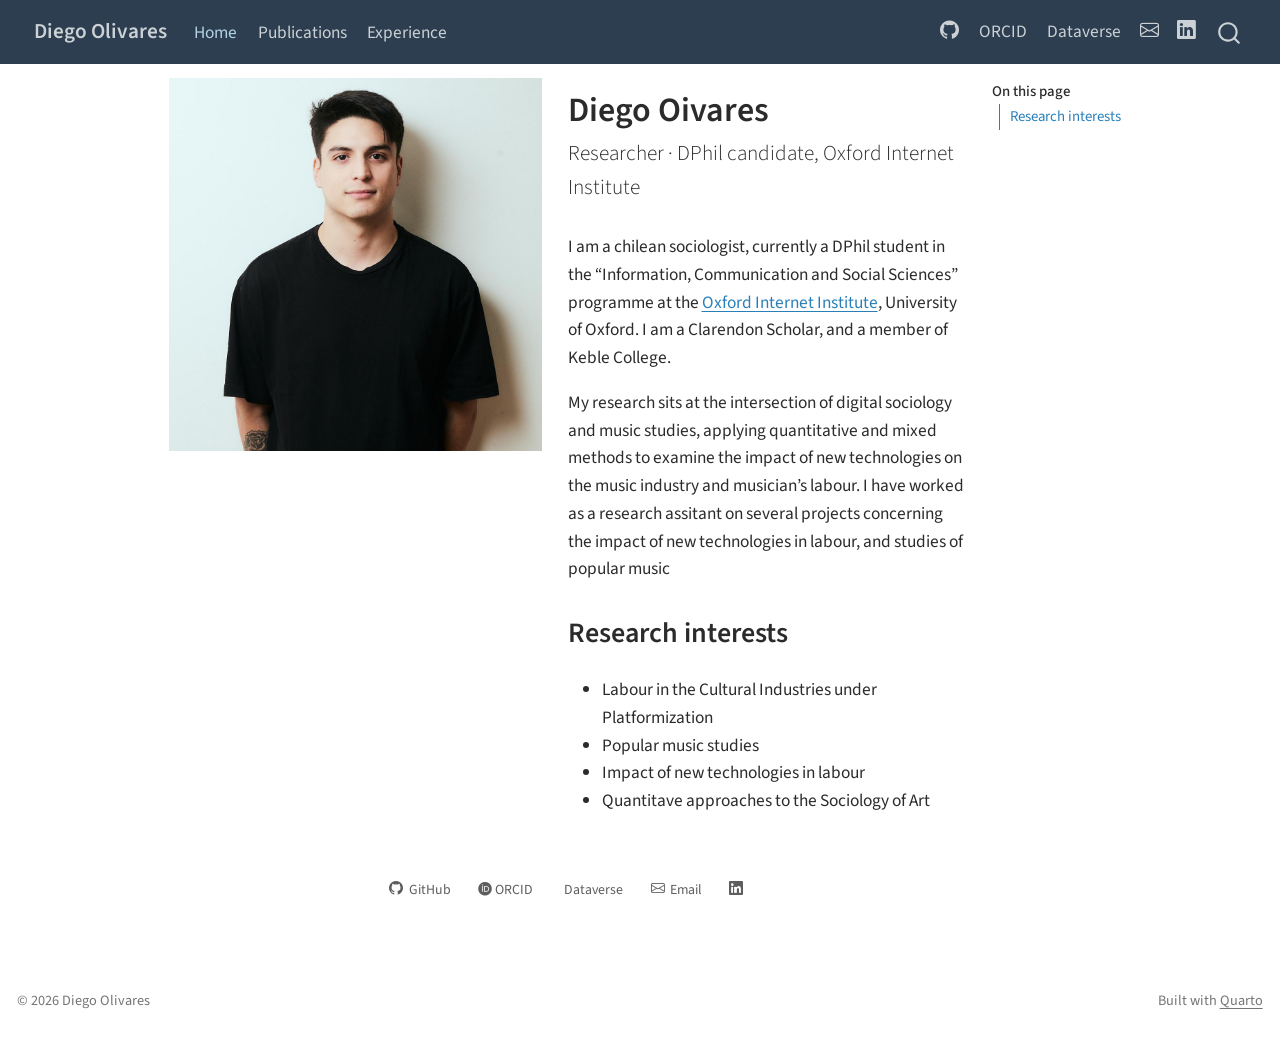
==== index.html @ cd72e965 "Built site for gh-pages" ====
<!DOCTYPE html>
<html xmlns="http://www.w3.org/1999/xhtml" lang="en" xml:lang="en"><head>

<meta charset="utf-8">
<meta name="generator" content="quarto-1.8.25">

<meta name="viewport" content="width=device-width, initial-scale=1.0, user-scalable=yes">


<title>Diego Oivares – Diego Olivares</title>
<style>
code{white-space: pre-wrap;}
span.smallcaps{font-variant: small-caps;}
div.columns{display: flex; gap: min(4vw, 1.5em);}
div.column{flex: auto; overflow-x: auto;}
div.hanging-indent{margin-left: 1.5em; text-indent: -1.5em;}
ul.task-list{list-style: none;}
ul.task-list li input[type="checkbox"] {
  width: 0.8em;
  margin: 0 0.8em 0.2em -1em; /* quarto-specific, see https://github.com/quarto-dev/quarto-cli/issues/4556 */ 
  vertical-align: middle;
}
</style>


<script src="site_libs/quarto-nav/quarto-nav.js"></script>
<script src="site_libs/quarto-nav/headroom.min.js"></script>
<script src="site_libs/clipboard/clipboard.min.js"></script>
<script src="site_libs/quarto-search/autocomplete.umd.js"></script>
<script src="site_libs/quarto-search/fuse.min.js"></script>
<script src="site_libs/quarto-search/quarto-search.js"></script>
<meta name="quarto:offset" content="./">
<link href="./assets/favicon.png" rel="icon" type="image/png">
<script src="site_libs/quarto-html/quarto.js" type="module"></script>
<script src="site_libs/quarto-html/tabsets/tabsets.js" type="module"></script>
<script src="site_libs/quarto-html/axe/axe-check.js" type="module"></script>
<script src="site_libs/quarto-html/popper.min.js"></script>
<script src="site_libs/quarto-html/tippy.umd.min.js"></script>
<link href="site_libs/quarto-html/tippy.css" rel="stylesheet">
<link href="site_libs/quarto-html/quarto-syntax-highlighting-7b89279ff1a6dce999919e0e67d4d9ec.css" rel="stylesheet" id="quarto-text-highlighting-styles">
<script src="site_libs/bootstrap/bootstrap.min.js"></script>
<link href="site_libs/bootstrap/bootstrap-icons.css" rel="stylesheet">
<link href="site_libs/bootstrap/bootstrap-783c2c7e05bef374523147066c474163.min.css" rel="stylesheet" append-hash="true" id="quarto-bootstrap" data-mode="light">
<link href="site_libs/quarto-contrib/academicons-1.9.4/all.css" rel="stylesheet">
<link href="site_libs/quarto-contrib/academicons-1.9.4/size.css" rel="stylesheet">
<script src="site_libs/quarto-contrib/iconify-3.0.0/iconify-icon.min.js"></script>
<script id="quarto-search-options" type="application/json">{
  "location": "navbar",
  "copy-button": false,
  "collapse-after": 3,
  "panel-placement": "end",
  "type": "overlay",
  "limit": 50,
  "keyboard-shortcut": [
    "f",
    "/",
    "s"
  ],
  "show-item-context": false,
  "language": {
    "search-no-results-text": "No results",
    "search-matching-documents-text": "matching documents",
    "search-copy-link-title": "Copy link to search",
    "search-hide-matches-text": "Hide additional matches",
    "search-more-match-text": "more match in this document",
    "search-more-matches-text": "more matches in this document",
    "search-clear-button-title": "Clear",
    "search-text-placeholder": "",
    "search-detached-cancel-button-title": "Cancel",
    "search-submit-button-title": "Submit",
    "search-label": "Search"
  }
}</script>


<link rel="stylesheet" href="styles.css">
</head>

<body class="nav-fixed quarto-light">

<div id="quarto-search-results"></div>
  <header id="quarto-header" class="headroom fixed-top">
    <nav class="navbar navbar-expand-lg " data-bs-theme="dark">
      <div class="navbar-container container-fluid">
      <div class="navbar-brand-container mx-auto">
    <a href="./index.html" class="navbar-brand navbar-brand-logo">
    </a>
    <a class="navbar-brand" href="./index.html">
    <span class="navbar-title">Diego Olivares</span>
    </a>
  </div>
            <div id="quarto-search" class="" title="Search"></div>
          <button class="navbar-toggler" type="button" data-bs-toggle="collapse" data-bs-target="#navbarCollapse" aria-controls="navbarCollapse" role="menu" aria-expanded="false" aria-label="Toggle navigation" onclick="if (window.quartoToggleHeadroom) { window.quartoToggleHeadroom(); }">
  <span class="navbar-toggler-icon"></span>
</button>
          <div class="collapse navbar-collapse" id="navbarCollapse">
            <ul class="navbar-nav navbar-nav-scroll me-auto">
  <li class="nav-item">
    <a class="nav-link active" href="./index.html" aria-current="page"> 
<span class="menu-text">Home</span></a>
  </li>  
  <li class="nav-item">
    <a class="nav-link" href="./publications.html"> 
<span class="menu-text">Publications</span></a>
  </li>  
  <li class="nav-item">
    <a class="nav-link" href="./experience.html"> 
<span class="menu-text">Experience</span></a>
  </li>  
</ul>
            <ul class="navbar-nav navbar-nav-scroll ms-auto">
  <li class="nav-item compact">
    <a class="nav-link" href="https://github.com/diegolivaresm"> <i class="bi bi-github" role="img" aria-label="GitHub">
</i> 
<span class="menu-text"></span></a>
  </li>  
  <li class="nav-item">
    <a class="nav-link" href="https://orcid.org/0009-0008-4754-5442"> 
<span class="menu-text">ORCID</span></a>
  </li>  
  <li class="nav-item">
    <a class="nav-link" href="https://dataverse.harvard.edu/dataverse/diego_olivares"> 
<span class="menu-text">Dataverse</span></a>
  </li>  
  <li class="nav-item compact">
    <a class="nav-link" href="mailto:diego.olivares@alumni.uc.cl"> <i class="bi bi-envelope" role="img" aria-label="Email">
</i> 
<span class="menu-text"></span></a>
  </li>  
  <li class="nav-item compact">
    <a class="nav-link" href="https://www.linkedin.com/in/diego-olivares-009ab22b0/"> <i class="bi bi-linkedin" role="img" aria-label="LinkedIn">
</i> 
<span class="menu-text"></span></a>
  </li>  
</ul>
          </div> <!-- /navcollapse -->
            <div class="quarto-navbar-tools">
</div>
      </div> <!-- /container-fluid -->
    </nav>
</header>
<!-- content -->
<div id="quarto-content" class="quarto-container page-columns page-rows-contents page-layout-full page-navbar">
<!-- sidebar -->
<!-- margin-sidebar -->
    <div id="quarto-margin-sidebar" class="sidebar margin-sidebar">
        <nav id="TOC" role="doc-toc" class="toc-active">
    <h2 id="toc-title">On this page</h2>
  <ul>
  <li><a href="#research-interests" id="toc-research-interests" class="nav-link active" data-scroll-target="#research-interests">Research interests</a></li>
  </ul>
</nav>
    </div>
<!-- main -->
<div class="quarto-about-broadside column-body">
  <div class="about-main">
    <div class="about-entity" style="background-image: url('assets/profile.jpg')"></div>
    <div class="about-contents"><header id="title-block-header" class="quarto-title-block default">
<div class="quarto-title">
<h1 class="title">Diego Oivares</h1>
<p class="subtitle lead">Researcher · DPhil candidate, Oxford Internet Institute</p>
</div>
<div class="quarto-title-meta column-body">
  </div>
</header><main class="content column-body" id="quarto-document-content">

<p>I am a chilean sociologist, currently a DPhil student in the “Information, Communication and Social Sciences” programme at the <a href="https://www.oii.ox.ac.uk/">Oxford Internet Institute</a>, University of Oxford. I am a Clarendon Scholar, and a member of Keble College.</p>
<p>My research sits at the intersection of digital sociology and music studies, applying quantitative and mixed methods to examine the impact of new technologies on the music industry and musician’s labour. I have worked as a research assitant on several projects concerning the impact of new technologies in labour, and studies of popular music</p>
<section id="research-interests" class="level2">
<h2 data-anchor-id="research-interests">Research interests</h2>
<ul>
<li>Labour in the Cultural Industries under Platformization</li>
<li>Popular music studies</li>
<li>Impact of new technologies in labour</li>
<li>Quantitave approaches to the Sociology of Art</li>
</ul>


</section>
</main></div>
  </div>
  <div class="about-links">
  <a href="https://github.com/diegolivaresm" class="about-link" rel="" target="">
    <i class="bi bi-github"></i>
     <span class="about-link-text">GitHub</span>
  </a>
  <a href="https://orcid.org/0009-0008-4754-5442" class="about-link" rel="" target="">
     <span class="about-link-text"><i class="ai  ai-orcid" aria-label="orcid"></i> ORCID</span>
  </a>
  <a href="https://dataverse.harvard.edu/dataverse/diego_olivares" class="about-link" rel="" target="">
     <span class="about-link-text"><iconify-icon role="img" inline="" icon="academicons:dataverse" aria-label="Icon dataverse from academicons Iconify.design set." title="Icon dataverse from academicons Iconify.design set."></iconify-icon> Dataverse</span>
  </a>
  <a href="mailto:mailto:diego.olivares@alumni.uc.cl" class="about-link" rel="" target="">
    <i class="bi bi-envelope"></i>
     <span class="about-link-text">Email</span>
  </a>
  <a href="https://www.linkedin.com/in/diego-olivares-009ab22b0/" class="about-link" rel="" target="">
    <i class="bi bi-linkedin"></i>
     <span class="about-link-text"></span>
  </a>
</div>
</div>
 <!-- /main -->
<script id="quarto-html-after-body" type="application/javascript">
  window.document.addEventListener("DOMContentLoaded", function (event) {
    const isCodeAnnotation = (el) => {
      for (const clz of el.classList) {
        if (clz.startsWith('code-annotation-')) {                     
          return true;
        }
      }
      return false;
    }
    const onCopySuccess = function(e) {
      // button target
      const button = e.trigger;
      // don't keep focus
      button.blur();
      // flash "checked"
      button.classList.add('code-copy-button-checked');
      var currentTitle = button.getAttribute("title");
      button.setAttribute("title", "Copied!");
      let tooltip;
      if (window.bootstrap) {
        button.setAttribute("data-bs-toggle", "tooltip");
        button.setAttribute("data-bs-placement", "left");
        button.setAttribute("data-bs-title", "Copied!");
        tooltip = new bootstrap.Tooltip(button, 
          { trigger: "manual", 
            customClass: "code-copy-button-tooltip",
            offset: [0, -8]});
        tooltip.show();    
      }
      setTimeout(function() {
        if (tooltip) {
          tooltip.hide();
          button.removeAttribute("data-bs-title");
          button.removeAttribute("data-bs-toggle");
          button.removeAttribute("data-bs-placement");
        }
        button.setAttribute("title", currentTitle);
        button.classList.remove('code-copy-button-checked');
      }, 1000);
      // clear code selection
      e.clearSelection();
    }
    const getTextToCopy = function(trigger) {
      const outerScaffold = trigger.parentElement.cloneNode(true);
      const codeEl = outerScaffold.querySelector('code');
      for (const childEl of codeEl.children) {
        if (isCodeAnnotation(childEl)) {
          childEl.remove();
        }
      }
      return codeEl.innerText;
    }
    const clipboard = new window.ClipboardJS('.code-copy-button:not([data-in-quarto-modal])', {
      text: getTextToCopy
    });
    clipboard.on('success', onCopySuccess);
    if (window.document.getElementById('quarto-embedded-source-code-modal')) {
      const clipboardModal = new window.ClipboardJS('.code-copy-button[data-in-quarto-modal]', {
        text: getTextToCopy,
        container: window.document.getElementById('quarto-embedded-source-code-modal')
      });
      clipboardModal.on('success', onCopySuccess);
    }
      var localhostRegex = new RegExp(/^(?:http|https):\/\/localhost\:?[0-9]*\//);
      var mailtoRegex = new RegExp(/^mailto:/);
        var filterRegex = new RegExp("https:\/\/diegolivaresm\.github\.io");
      var isInternal = (href) => {
          return filterRegex.test(href) || localhostRegex.test(href) || mailtoRegex.test(href);
      }
      // Inspect non-navigation links and adorn them if external
     var links = window.document.querySelectorAll('a[href]:not(.nav-link):not(.navbar-brand):not(.toc-action):not(.sidebar-link):not(.sidebar-item-toggle):not(.pagination-link):not(.no-external):not([aria-hidden]):not(.dropdown-item):not(.quarto-navigation-tool):not(.about-link)');
      for (var i=0; i<links.length; i++) {
        const link = links[i];
        if (!isInternal(link.href)) {
          // undo the damage that might have been done by quarto-nav.js in the case of
          // links that we want to consider external
          if (link.dataset.originalHref !== undefined) {
            link.href = link.dataset.originalHref;
          }
        }
      }
    function tippyHover(el, contentFn, onTriggerFn, onUntriggerFn) {
      const config = {
        allowHTML: true,
        maxWidth: 500,
        delay: 100,
        arrow: false,
        appendTo: function(el) {
            return el.parentElement;
        },
        interactive: true,
        interactiveBorder: 10,
        theme: 'quarto',
        placement: 'bottom-start',
      };
      if (contentFn) {
        config.content = contentFn;
      }
      if (onTriggerFn) {
        config.onTrigger = onTriggerFn;
      }
      if (onUntriggerFn) {
        config.onUntrigger = onUntriggerFn;
      }
      window.tippy(el, config); 
    }
    const noterefs = window.document.querySelectorAll('a[role="doc-noteref"]');
    for (var i=0; i<noterefs.length; i++) {
      const ref = noterefs[i];
      tippyHover(ref, function() {
        // use id or data attribute instead here
        let href = ref.getAttribute('data-footnote-href') || ref.getAttribute('href');
        try { href = new URL(href).hash; } catch {}
        const id = href.replace(/^#\/?/, "");
        const note = window.document.getElementById(id);
        if (note) {
          return note.innerHTML;
        } else {
          return "";
        }
      });
    }
    const xrefs = window.document.querySelectorAll('a.quarto-xref');
    const processXRef = (id, note) => {
      // Strip column container classes
      const stripColumnClz = (el) => {
        el.classList.remove("page-full", "page-columns");
        if (el.children) {
          for (const child of el.children) {
            stripColumnClz(child);
          }
        }
      }
      stripColumnClz(note)
      if (id === null || id.startsWith('sec-')) {
        // Special case sections, only their first couple elements
        const container = document.createElement("div");
        if (note.children && note.children.length > 2) {
          container.appendChild(note.children[0].cloneNode(true));
          for (let i = 1; i < note.children.length; i++) {
            const child = note.children[i];
            if (child.tagName === "P" && child.innerText === "") {
              continue;
            } else {
              container.appendChild(child.cloneNode(true));
              break;
            }
          }
          if (window.Quarto?.typesetMath) {
            window.Quarto.typesetMath(container);
          }
          return container.innerHTML
        } else {
          if (window.Quarto?.typesetMath) {
            window.Quarto.typesetMath(note);
          }
          return note.innerHTML;
        }
      } else {
        // Remove any anchor links if they are present
        const anchorLink = note.querySelector('a.anchorjs-link');
        if (anchorLink) {
          anchorLink.remove();
        }
        if (window.Quarto?.typesetMath) {
          window.Quarto.typesetMath(note);
        }
        if (note.classList.contains("callout")) {
          return note.outerHTML;
        } else {
          return note.innerHTML;
        }
      }
    }
    for (var i=0; i<xrefs.length; i++) {
      const xref = xrefs[i];
      tippyHover(xref, undefined, function(instance) {
        instance.disable();
        let url = xref.getAttribute('href');
        let hash = undefined; 
        if (url.startsWith('#')) {
          hash = url;
        } else {
          try { hash = new URL(url).hash; } catch {}
        }
        if (hash) {
          const id = hash.replace(/^#\/?/, "");
          const note = window.document.getElementById(id);
          if (note !== null) {
            try {
              const html = processXRef(id, note.cloneNode(true));
              instance.setContent(html);
            } finally {
              instance.enable();
              instance.show();
            }
          } else {
            // See if we can fetch this
            fetch(url.split('#')[0])
            .then(res => res.text())
            .then(html => {
              const parser = new DOMParser();
              const htmlDoc = parser.parseFromString(html, "text/html");
              const note = htmlDoc.getElementById(id);
              if (note !== null) {
                const html = processXRef(id, note);
                instance.setContent(html);
              } 
            }).finally(() => {
              instance.enable();
              instance.show();
            });
          }
        } else {
          // See if we can fetch a full url (with no hash to target)
          // This is a special case and we should probably do some content thinning / targeting
          fetch(url)
          .then(res => res.text())
          .then(html => {
            const parser = new DOMParser();
            const htmlDoc = parser.parseFromString(html, "text/html");
            const note = htmlDoc.querySelector('main.content');
            if (note !== null) {
              // This should only happen for chapter cross references
              // (since there is no id in the URL)
              // remove the first header
              if (note.children.length > 0 && note.children[0].tagName === "HEADER") {
                note.children[0].remove();
              }
              const html = processXRef(null, note);
              instance.setContent(html);
            } 
          }).finally(() => {
            instance.enable();
            instance.show();
          });
        }
      }, function(instance) {
      });
    }
        let selectedAnnoteEl;
        const selectorForAnnotation = ( cell, annotation) => {
          let cellAttr = 'data-code-cell="' + cell + '"';
          let lineAttr = 'data-code-annotation="' +  annotation + '"';
          const selector = 'span[' + cellAttr + '][' + lineAttr + ']';
          return selector;
        }
        const selectCodeLines = (annoteEl) => {
          const doc = window.document;
          const targetCell = annoteEl.getAttribute("data-target-cell");
          const targetAnnotation = annoteEl.getAttribute("data-target-annotation");
          const annoteSpan = window.document.querySelector(selectorForAnnotation(targetCell, targetAnnotation));
          const lines = annoteSpan.getAttribute("data-code-lines").split(",");
          const lineIds = lines.map((line) => {
            return targetCell + "-" + line;
          })
          let top = null;
          let height = null;
          let parent = null;
          if (lineIds.length > 0) {
              //compute the position of the single el (top and bottom and make a div)
              const el = window.document.getElementById(lineIds[0]);
              top = el.offsetTop;
              height = el.offsetHeight;
              parent = el.parentElement.parentElement;
            if (lineIds.length > 1) {
              const lastEl = window.document.getElementById(lineIds[lineIds.length - 1]);
              const bottom = lastEl.offsetTop + lastEl.offsetHeight;
              height = bottom - top;
            }
            if (top !== null && height !== null && parent !== null) {
              // cook up a div (if necessary) and position it 
              let div = window.document.getElementById("code-annotation-line-highlight");
              if (div === null) {
                div = window.document.createElement("div");
                div.setAttribute("id", "code-annotation-line-highlight");
                div.style.position = 'absolute';
                parent.appendChild(div);
              }
              div.style.top = top - 2 + "px";
              div.style.height = height + 4 + "px";
              div.style.left = 0;
              let gutterDiv = window.document.getElementById("code-annotation-line-highlight-gutter");
              if (gutterDiv === null) {
                gutterDiv = window.document.createElement("div");
                gutterDiv.setAttribute("id", "code-annotation-line-highlight-gutter");
                gutterDiv.style.position = 'absolute';
                const codeCell = window.document.getElementById(targetCell);
                const gutter = codeCell.querySelector('.code-annotation-gutter');
                gutter.appendChild(gutterDiv);
              }
              gutterDiv.style.top = top - 2 + "px";
              gutterDiv.style.height = height + 4 + "px";
            }
            selectedAnnoteEl = annoteEl;
          }
        };
        const unselectCodeLines = () => {
          const elementsIds = ["code-annotation-line-highlight", "code-annotation-line-highlight-gutter"];
          elementsIds.forEach((elId) => {
            const div = window.document.getElementById(elId);
            if (div) {
              div.remove();
            }
          });
          selectedAnnoteEl = undefined;
        };
          // Handle positioning of the toggle
      window.addEventListener(
        "resize",
        throttle(() => {
          elRect = undefined;
          if (selectedAnnoteEl) {
            selectCodeLines(selectedAnnoteEl);
          }
        }, 10)
      );
      function throttle(fn, ms) {
      let throttle = false;
      let timer;
        return (...args) => {
          if(!throttle) { // first call gets through
              fn.apply(this, args);
              throttle = true;
          } else { // all the others get throttled
              if(timer) clearTimeout(timer); // cancel #2
              timer = setTimeout(() => {
                fn.apply(this, args);
                timer = throttle = false;
              }, ms);
          }
        };
      }
        // Attach click handler to the DT
        const annoteDls = window.document.querySelectorAll('dt[data-target-cell]');
        for (const annoteDlNode of annoteDls) {
          annoteDlNode.addEventListener('click', (event) => {
            const clickedEl = event.target;
            if (clickedEl !== selectedAnnoteEl) {
              unselectCodeLines();
              const activeEl = window.document.querySelector('dt[data-target-cell].code-annotation-active');
              if (activeEl) {
                activeEl.classList.remove('code-annotation-active');
              }
              selectCodeLines(clickedEl);
              clickedEl.classList.add('code-annotation-active');
            } else {
              // Unselect the line
              unselectCodeLines();
              clickedEl.classList.remove('code-annotation-active');
            }
          });
        }
    const findCites = (el) => {
      const parentEl = el.parentElement;
      if (parentEl) {
        const cites = parentEl.dataset.cites;
        if (cites) {
          return {
            el,
            cites: cites.split(' ')
          };
        } else {
          return findCites(el.parentElement)
        }
      } else {
        return undefined;
      }
    };
    var bibliorefs = window.document.querySelectorAll('a[role="doc-biblioref"]');
    for (var i=0; i<bibliorefs.length; i++) {
      const ref = bibliorefs[i];
      const citeInfo = findCites(ref);
      if (citeInfo) {
        tippyHover(citeInfo.el, function() {
          var popup = window.document.createElement('div');
          citeInfo.cites.forEach(function(cite) {
            var citeDiv = window.document.createElement('div');
            citeDiv.classList.add('hanging-indent');
            citeDiv.classList.add('csl-entry');
            var biblioDiv = window.document.getElementById('ref-' + cite);
            if (biblioDiv) {
              citeDiv.innerHTML = biblioDiv.innerHTML;
            }
            popup.appendChild(citeDiv);
          });
          return popup.innerHTML;
        });
      }
    }
  });
  </script>
</div> <!-- /content -->
<footer class="footer">
  <div class="nav-footer">
    <div class="nav-footer-left">
<p>© 2026 Diego Olivares</p>
</div>   
    <div class="nav-footer-center">
      &nbsp;
    </div>
    <div class="nav-footer-right">
<p>Built with <a href="https://quarto.org">Quarto</a></p>
</div>
  </div>
</footer>




</body></html>
---- site_libs/quarto-html/tippy.css ----
.tippy-box[data-animation=fade][data-state=hidden]{opacity:0}[data-tippy-root]{max-width:calc(100vw - 10px)}.tippy-box{position:relative;background-color:#333;color:#fff;border-radius:4px;font-size:14px;line-height:1.4;white-space:normal;outline:0;transition-property:transform,visibility,opacity}.tippy-box[data-placement^=top]>.tippy-arrow{bottom:0}.tippy-box[data-placement^=top]>.tippy-arrow:before{bottom:-7px;left:0;border-width:8px 8px 0;border-top-color:initial;transform-origin:center top}.tippy-box[data-placement^=bottom]>.tippy-arrow{top:0}.tippy-box[data-placement^=bottom]>.tippy-arrow:before{top:-7px;left:0;border-width:0 8px 8px;border-bottom-color:initial;transform-origin:center bottom}.tippy-box[data-placement^=left]>.tippy-arrow{right:0}.tippy-box[data-placement^=left]>.tippy-arrow:before{border-width:8px 0 8px 8px;border-left-color:initial;right:-7px;transform-origin:center left}.tippy-box[data-placement^=right]>.tippy-arrow{left:0}.tippy-box[data-placement^=right]>.tippy-arrow:before{left:-7px;border-width:8px 8px 8px 0;border-right-color:initial;transform-origin:center right}.tippy-box[data-inertia][data-state=visible]{transition-timing-function:cubic-bezier(.54,1.5,.38,1.11)}.tippy-arrow{width:16px;height:16px;color:#333}.tippy-arrow:before{content:"";position:absolute;border-color:transparent;border-style:solid}.tippy-content{position:relative;padding:5px 9px;z-index:1}
---- site_libs/quarto-html/quarto-syntax-highlighting-7b89279ff1a6dce999919e0e67d4d9ec.css ----
/* quarto syntax highlight colors */
:root {
  --quarto-hl-ot-color: #003B4F;
  --quarto-hl-at-color: #657422;
  --quarto-hl-ss-color: #20794D;
  --quarto-hl-an-color: #5E5E5E;
  --quarto-hl-fu-color: #4758AB;
  --quarto-hl-st-color: #20794D;
  --quarto-hl-cf-color: #003B4F;
  --quarto-hl-op-color: #5E5E5E;
  --quarto-hl-er-color: #AD0000;
  --quarto-hl-bn-color: #AD0000;
  --quarto-hl-al-color: #AD0000;
  --quarto-hl-va-color: #111111;
  --quarto-hl-bu-color: inherit;
  --quarto-hl-ex-color: inherit;
  --quarto-hl-pp-color: #AD0000;
  --quarto-hl-in-color: #5E5E5E;
  --quarto-hl-vs-color: #20794D;
  --quarto-hl-wa-color: #5E5E5E;
  --quarto-hl-do-color: #5E5E5E;
  --quarto-hl-im-color: #00769E;
  --quarto-hl-ch-color: #20794D;
  --quarto-hl-dt-color: #AD0000;
  --quarto-hl-fl-color: #AD0000;
  --quarto-hl-co-color: #5E5E5E;
  --quarto-hl-cv-color: #5E5E5E;
  --quarto-hl-cn-color: #8f5902;
  --quarto-hl-sc-color: #5E5E5E;
  --quarto-hl-dv-color: #AD0000;
  --quarto-hl-kw-color: #003B4F;
}

/* other quarto variables */
:root {
  --quarto-font-monospace: SFMono-Regular, Menlo, Monaco, Consolas, "Liberation Mono", "Courier New", monospace;
}

/* syntax highlight based on Pandoc's rules */
pre > code.sourceCode > span {
  color: #003B4F;
}

code.sourceCode > span {
  color: #003B4F;
}

div.sourceCode,
div.sourceCode pre.sourceCode {
  color: #003B4F;
}

/* Normal */
code span {
  color: #003B4F;
}

/* Alert */
code span.al {
  color: #AD0000;
  font-style: inherit;
}

/* Annotation */
code span.an {
  color: #5E5E5E;
  font-style: inherit;
}

/* Attribute */
code span.at {
  color: #657422;
  font-style: inherit;
}

/* BaseN */
code span.bn {
  color: #AD0000;
  font-style: inherit;
}

/* BuiltIn */
code span.bu {
  font-style: inherit;
}

/* ControlFlow */
code span.cf {
  color: #003B4F;
  font-weight: bold;
  font-style: inherit;
}

/* Char */
code span.ch {
  color: #20794D;
  font-style: inherit;
}

/* Constant */
code span.cn {
  color: #8f5902;
  font-style: inherit;
}

/* Comment */
code span.co {
  color: #5E5E5E;
  font-style: inherit;
}

/* CommentVar */
code span.cv {
  color: #5E5E5E;
  font-style: italic;
}

/* Documentation */
code span.do {
  color: #5E5E5E;
  font-style: italic;
}

/* DataType */
code span.dt {
  color: #AD0000;
  font-style: inherit;
}

/* DecVal */
code span.dv {
  color: #AD0000;
  font-style: inherit;
}

/* Error */
code span.er {
  color: #AD0000;
  font-style: inherit;
}

/* Extension */
code span.ex {
  font-style: inherit;
}

/* Float */
code span.fl {
  color: #AD0000;
  font-style: inherit;
}

/* Function */
code span.fu {
  color: #4758AB;
  font-style: inherit;
}

/* Import */
code span.im {
  color: #00769E;
  font-style: inherit;
}

/* Information */
code span.in {
  color: #5E5E5E;
  font-style: inherit;
}

/* Keyword */
code span.kw {
  color: #003B4F;
  font-weight: bold;
  font-style: inherit;
}

/* Operator */
code span.op {
  color: #5E5E5E;
  font-style: inherit;
}

/* Other */
code span.ot {
  color: #003B4F;
  font-style: inherit;
}

/* Preprocessor */
code span.pp {
  color: #AD0000;
  font-style: inherit;
}

/* SpecialChar */
code span.sc {
  color: #5E5E5E;
  font-style: inherit;
}

/* SpecialString */
code span.ss {
  color: #20794D;
  font-style: inherit;
}

/* String */
code span.st {
  color: #20794D;
  font-style: inherit;
}

/* Variable */
code span.va {
  color: #111111;
  font-style: inherit;
}

/* VerbatimString */
code span.vs {
  color: #20794D;
  font-style: inherit;
}

/* Warning */
code span.wa {
  color: #5E5E5E;
  font-style: italic;
}

.prevent-inlining {
  content: "</";
}

/*# sourceMappingURL=3944bc705cfaf4c80e56f77c5205168a.css.map */
---- site_libs/quarto-contrib/academicons-1.9.4/all.css ----
/*
 *  Academicons 1.9.4 by James Walsh (https://github.com/jpswalsh) and Katja Bercic (https://github.com/katjabercic)
 *  Fonts generated using FontForge - https://fontforge.org
 *  Square icons designed to be used alongside Font Awesome square icons - https://fortawesome.github.io/Font-Awesome/
 *  Licenses - Font: SIL OFL 1.1, CSS: MIT License
 */
@font-face {
  font-family: 'Academicons';
  font-style: normal;
  font-weight: 400;
  font-display: block;
  src: url('1e21o67/academicons.eot');
  src: url('1e21o67/academicons.eot') format('embedded-opentype'),
    url('1e21o67/academicons.ttf') format('truetype'),
    url('1e21o67/academicons.woff') format('woff'),
    url('1e21o67/academicons.svg') format('svg');
}

.ai {
  font-family: 'Academicons';
  font-weight: 400;
  -moz-osx-font-smoothing: grayscale;
  -webkit-font-smoothing: antialiased;
  display: inline-block;
  font-style: normal;
  font-variant: normal;
  text-rendering: auto;
  line-height: 1;
}

.ai-academia:before {
  content: "\e9af";
}

.ai-academia-square:before {
  content: "\e93d";
}

.ai-acclaim:before {
  content: "\e92e";
}

.ai-acclaim-square:before {
  content: "\e93a";
}

.ai-acm:before {
  content: "\e93c";
}

.ai-acm-square:before {
  content: "\e95d";
}

.ai-acmdl:before {
  content: "\e96a";
}

.ai-acmdl-square:before {
  content: "\e9d3";
}

.ai-ads:before {
  content: "\e9cb";
}

.ai-ads-square:before {
  content: "\e94a";
}

.ai-africarxiv:before {
  content: "\e91b";
}

.ai-africarxiv-square:before {
  content: "\e90b";
}

.ai-archive:before {
  content: "\e955";
}

.ai-archive-square:before {
  content: "\e956";
}

.ai-arxiv:before {
  content: "\e974";
}

.ai-arxiv-square:before {
  content: "\e9a6";
}

.ai-biorxiv:before {
  content: "\e9a2";
}

.ai-biorxiv-square:before {
  content: "\e98b";
}

.ai-ceur:before {
  content: "\e96d";
}

.ai-ceur-square:before {
  content: "\e92f";
}

.ai-ciencia-vitae:before {
  content: "\e912";
}

.ai-ciencia-vitae-square:before {
  content: "\e913";
}

.ai-clarivate:before {
  content: "\e924";
}

.ai-clarivate-square:before {
  content: "\e925";
}

.ai-closed-access:before {
  content: "\e942";
}

.ai-closed-access-square:before {
  content: "\e943";
}

.ai-conversation:before {
  content: "\e94c";
}

.ai-conversation-square:before {
  content: "\e915";
}

.ai-coursera:before {
  content: "\e95f";
}

.ai-coursera-square:before {
  content: "\e97f";
}

.ai-crossref:before {
  content: "\e918";
}

.ai-crossref-square:before {
  content: "\e919";
}

.ai-cv:before {
  content: "\e9a5";
}

.ai-cv-square:before {
  content: "\e90a";
}

.ai-datacite:before {
  content: "\e91c";
}

.ai-datacite-square:before {
  content: "\e91d";
}

.ai-dataverse:before {
  content: "\e9f7";
}

.ai-dataverse-square:before {
  content: "\e9e4";
}

.ai-dblp:before {
  content: "\e94f";
}

.ai-dblp-square:before {
  content: "\e93f";
}

.ai-depsy:before {
  content: "\e97a";
}

.ai-depsy-square:before {
  content: "\e94b";
}

.ai-doi:before {
  content: "\e97e";
}

.ai-doi-square:before {
  content: "\e98f";
}

.ai-dryad:before {
  content: "\e97c";
}

.ai-dryad-square:before {
  content: "\e98c";
}

.ai-elsevier:before {
  content: "\e961";
}

.ai-elsevier-square:before {
  content: "\e910";
}

.ai-figshare:before {
  content: "\e981";
}

.ai-figshare-square:before {
  content: "\e9e7";
}

.ai-google-scholar:before {
  content: "\e9d4";
}

.ai-google-scholar-square:before {
  content: "\e9f9";
}

.ai-hal:before {
  content: "\e92c";
}

.ai-hal-square:before {
  content: "\e92d";
}

.ai-hypothesis:before {
  content: "\e95a";
}

.ai-hypothesis-square:before {
  content: "\e95b";
}

.ai-ideas-repec:before {
  content: "\e9ed";
}

.ai-ideas-repec-square:before {
  content: "\e9f8";
}

.ai-ieee:before {
  content: "\e929";
}

.ai-ieee-square:before {
  content: "\e9b9";
}

.ai-impactstory:before {
  content: "\e9cf";
}

.ai-impactstory-square:before {
  content: "\e9aa";
}

.ai-inaturalist:before {
  content: "\e900";
}

.ai-inaturalist-square:before {
  content: "\e901";
}

.ai-inpn:before {
  content: "\e902";
}

.ai-inpn-square:before {
  content: "\e903";
}

.ai-inspire:before {
  content: "\e9e9";
}

.ai-inspire-square:before {
  content: "\e9fe";
}

.ai-isidore:before {
  content: "\e936";
}

.ai-isidore-square:before {
  content: "\e954";
}

.ai-isni:before {
  content: "\e957";
}

.ai-isni-square:before {
  content: "\e958";
}

.ai-jstor:before {
  content: "\e938";
}

.ai-jstor-square:before {
  content: "\e944";
}

.ai-lattes:before {
  content: "\e9b3";
}

.ai-lattes-square:before {
  content: "\e99c";
}

.ai-mathoverflow:before {
  content: "\e9f6";
}

.ai-mathoverflow-square:before {
  content: "\e97b";
}

.ai-mendeley:before {
  content: "\e9f0";
}

.ai-mendeley-square:before {
  content: "\e9f3";
}

.ai-moodle:before {
  content: "\e907";
}

.ai-moodle-square:before {
  content: "\e908";
}

.ai-mtmt:before {
  content: "\e950";
}

.ai-mtmt-square:before {
  content: "\e951";
}

.ai-nakala:before {
  content: "\e940";
}

.ai-nakala-square:before {
  content: "\e941";
}

.ai-obp:before {
  content: "\e92a";
}

.ai-obp-square:before {
  content: "\e92b";
}

.ai-open-access:before {
  content: "\e939";
}

.ai-open-access-square:before {
  content: "\e9f4";
}

.ai-open-data:before {
  content: "\e966";
}

.ai-open-data-square:before {
  content: "\e967";
}

.ai-open-materials:before {
  content: "\e968";
}

.ai-open-materials-square:before {
  content: "\e969";
}

.ai-openedition:before {
  content: "\e946";
}

.ai-openedition-square:before {
  content: "\e947";
}

.ai-orcid:before {
  content: "\e9d9";
}

.ai-orcid-square:before {
  content: "\e9c3";
}

.ai-osf:before {
  content: "\e9ef";
}

.ai-osf-square:before {
  content: "\e931";
}

.ai-overleaf:before {
  content: "\e914";
}

.ai-overleaf-square:before {
  content: "\e98d";
}

.ai-philpapers:before {
  content: "\e98a";
}

.ai-philpapers-square:before {
  content: "\e96f";
}

.ai-piazza:before {
  content: "\e99a";
}

.ai-piazza-square:before {
  content: "\e90c";
}

.ai-preregistered:before {
  content: "\e906";
}

.ai-preregistered-square:before {
  content: "\e96b";
}

.ai-protocols:before {
  content: "\e952";
}

.ai-protocols-square:before {
  content: "\e953";
}

.ai-psyarxiv:before {
  content: "\e90e";
}

.ai-psyarxiv-square:before {
  content: "\e90f";
}

.ai-publons:before {
  content: "\e937";
}

.ai-publons-square:before {
  content: "\e94e";
}

.ai-pubmed:before {
  content: "\e99f";
}

.ai-pubmed-square:before {
  content: "\e97d";
}

.ai-pubpeer:before {
  content: "\e922";
}

.ai-pubpeer-square:before {
  content: "\e923";
}

.ai-researcherid:before {
  content: "\e91a";
}

.ai-researcherid-square:before {
  content: "\e95c";
}

.ai-researchgate:before {
  content: "\e95e";
}

.ai-researchgate-square:before {
  content: "\e99e";
}

.ai-ror:before {
  content: "\e948";
}

.ai-ror-square:before {
  content: "\e949";
}

.ai-sci-hub:before {
  content: "\e959";
}

.ai-sci-hub-square:before {
  content: "\e905";
}

.ai-scirate:before {
  content: "\e98e";
}

.ai-scirate-square:before {
  content: "\e99d";
}

.ai-scopus:before {
  content: "\e91e";
}

.ai-scopus-square:before {
  content: "\e91f";
}

.ai-semantic-scholar:before {
  content: "\e96e";
}

.ai-semantic-scholar-square:before {
  content: "\e96c";
}

.ai-springer:before {
  content: "\e928";
}

.ai-springer-square:before {
  content: "\e99b";
}

.ai-ssrn:before {
  content: "\e916";
}

.ai-ssrn-square:before {
  content: "\e917";
}

.ai-stackoverflow:before {
  content: "\e920";
}

.ai-stackoverflow-square:before {
  content: "\e921";
}

.ai-viaf:before {
  content: "\e933";
}

.ai-viaf-square:before {
  content: "\e934";
}

.ai-wiley:before {
  content: "\e926";
}

.ai-wiley-square:before {
  content: "\e927";
}

.ai-zenodo:before {
  content: "\e911";
}

.ai-zotero:before {
  content: "\e962";
}

.ai-zotero-square:before {
  content: "\e932";
}

/*  Duplication of the FontAwesome style classes using 'ai' in place of 'fa'. */
.ai-lg {
  font-size: 1.33333em;
  line-height: 0.75em;
  vertical-align: -.0667em;
}

.ai-xs {
  font-size: .75em;
}

.ai-sm {
  font-size: .875em;
}

.ai-1x {
  font-size: 1em;
}

.ai-2x {
  font-size: 2em;
}

.ai-3x {
  font-size: 3em;
}

.ai-4x {
  font-size: 4em;
}

.ai-5x {
  font-size: 5em;
}

.ai-6x {
  font-size: 6em;
}

.ai-7x {
  font-size: 7em;
}

.ai-8x {
  font-size: 8em;
}

.ai-9x {
  font-size: 9em;
}

.ai-10x {
  font-size: 10em;
}

.ai-fw {
  text-align: center;
  width: 1.25em;
}

.ai-ul {
  list-style-type: none;
  margin-left: 2.5em;
  padding-left: 0;
}

.ai-ul>li {
  position: relative;
}

.ai-li {
  left: -2em;
  position: absolute;
  text-align: center;
  width: 2em;
  line-height: inherit;
}

.ai-border {
  border: solid 0.08em #eee;
  border-radius: .1em;
  padding: .2em .25em .15em;
}

.ai-pull-left {
  float: left;
}

.ai-pull-right {
  float: right;
}

.ai.ai-pull-left {
  margin-right: .3em;
}

.ai.ai-pull-right {
  margin-right: .3em;
}

.ai-stack {
  display: inline-block;
  height: 2em;
  line-height: 2em;
  position: relative;
  vertical-align: middle;
  width: 2.5em;
}

.ai-stack-1x,
.ai-stack-2x {
  left: 0;
  position: absolute;
  text-align: center;
  width: 100%;
}

.ai-stack-1x {
  line-height: inherit;
}

.ai-stack-2x {
  font-size: 2em;
}

.ai-inverse {
  color: #fff;
}
---- site_libs/quarto-contrib/academicons-1.9.4/size.css ----
.ai-tiny {
  font-size: 0.5em;
}

.ai-scriptsize {
  font-size: 0.7em;
}

.ai-footnotesize {
  font-size: 0.8em;
}

.ai-small {
  font-size: 0.9em;
}

.ai-normalsize {
  font-size: 1em;
}

.ai-large {
  font-size: 1.2em;
}

.ai-Large {
  font-size: 1.5em;
}

.ai-LARGE {
  font-size: 1.75em;
}

.ai-huge {
  font-size: 2em;
}

.ai-Huge {
  font-size: 2.5em;
}

.ai-1x {
  font-size: 1em;
}

.ai-2x {
  font-size: 2em;
}

.ai-3x {
  font-size: 3em;
}

.ai-4x {
  font-size: 4em;
}

.ai-5x {
  font-size: 5em;
}

.ai-6x {
  font-size: 6em;
}

.ai-7x {
  font-size: 7em;
}

.ai-8x {
  font-size: 8em;
}

.ai-9x {
  font-size: 9em;
}

.ai-10x {
  font-size: 10em;
}

.ai-2xs {
  font-size: 0.625em;
  line-height: 0.1em;
  vertical-align: 0.225em;
}

.ai-xs {
  font-size: 0.75em;
  line-height: 0.08333em;
  vertical-align: 0.125em;
}

.ai-sm {
  font-size: 0.875em;
  line-height: 0.07143em;
  vertical-align: 0.05357em;
}

.ai-lg {
  font-size: 1.25em;
  line-height: 0.05em;
  vertical-align: -0.075em;
}

.ai-xl {
  font-size: 1.5em;
  line-height: 0.04167em;
  vertical-align: -0.125em;
}

.ai-2xl {
  font-size: 2em;
  line-height: 0.03125em;
  vertical-align: -0.1875em;
}
---- styles.css ----
/* Estilos sueltos opcionales */
body { font-size: 1.02rem; line-height: 1.6; }
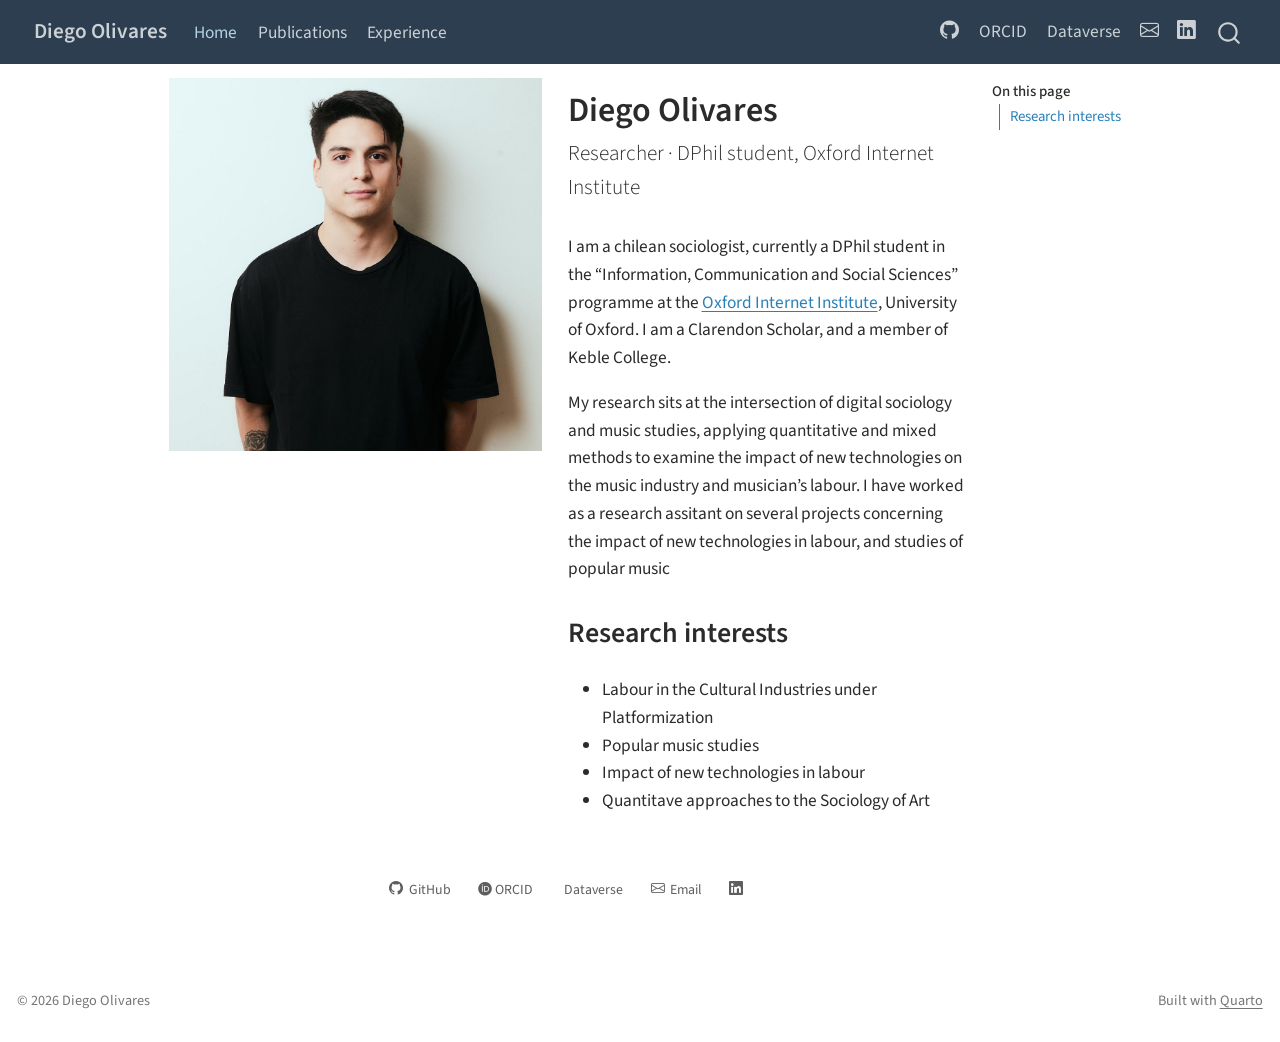
==== commit 45d7135d: "Built site for gh-pages" ====
--- a/index.html
+++ b/index.html
@@ -7,7 +7,7 @@
 <meta name="viewport" content="width=device-width, initial-scale=1.0, user-scalable=yes">
 
 
-<title>Diego Oivares – Diego Olivares</title>
+<title>Diego Olivares</title>
 <style>
 code{white-space: pre-wrap;}
 span.smallcaps{font-variant: small-caps;}
@@ -157,8 +157,8 @@
     <div class="about-entity" style="background-image: url('assets/profile.jpg')"></div>
     <div class="about-contents"><header id="title-block-header" class="quarto-title-block default">
 <div class="quarto-title">
-<h1 class="title">Diego Oivares</h1>
-<p class="subtitle lead">Researcher · DPhil candidate, Oxford Internet Institute</p>
+<h1 class="title">Diego Olivares</h1>
+<p class="subtitle lead">Researcher · DPhil student, Oxford Internet Institute</p>
 </div>
 <div class="quarto-title-meta column-body">
   </div>
